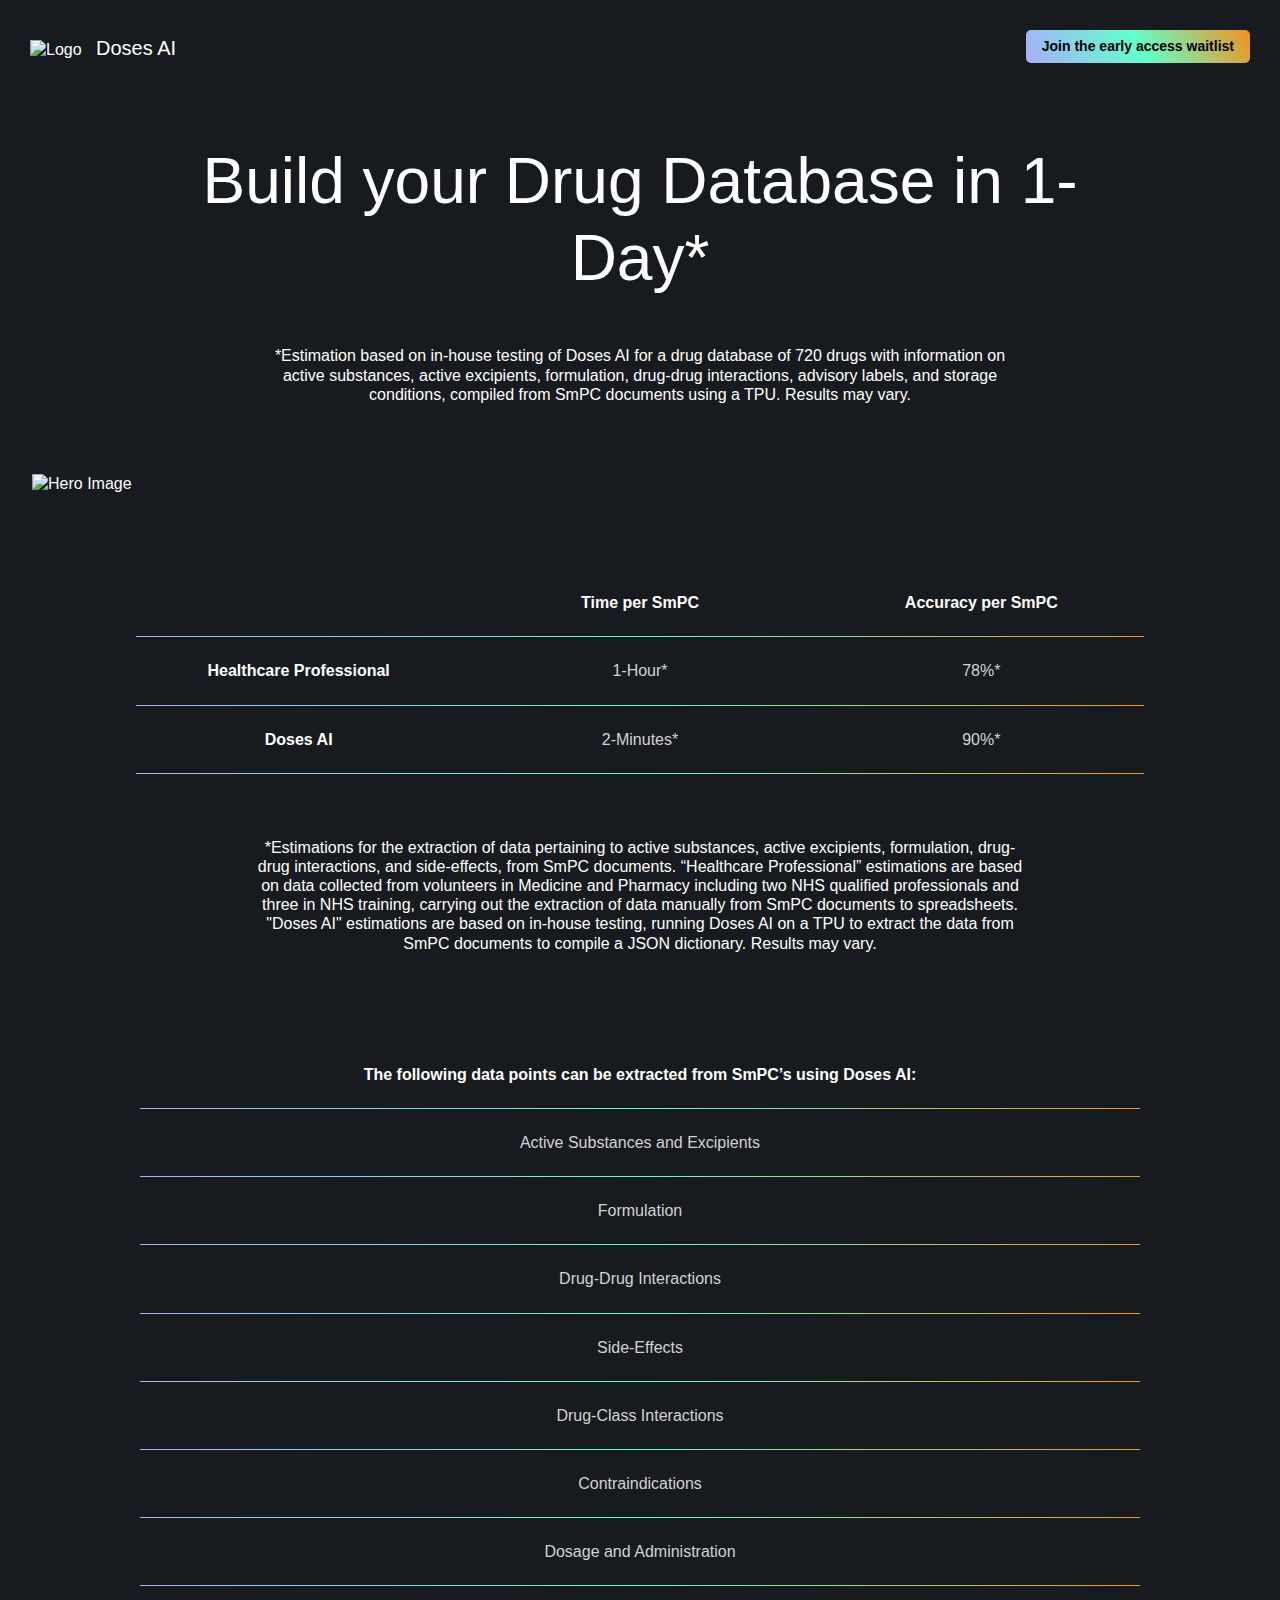
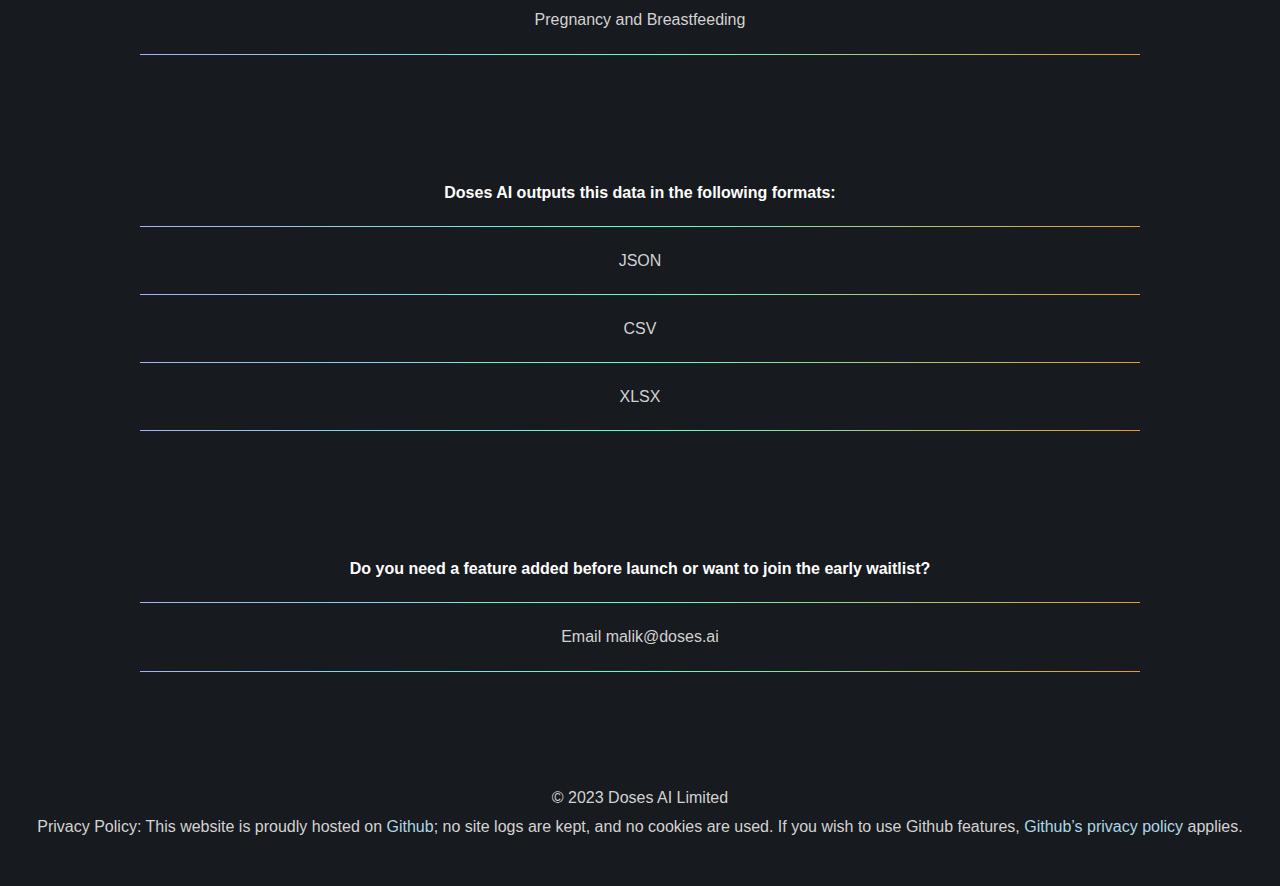
==== index.html @ 5fccefbd "Update index.html" ====
<!DOCTYPE html>
<html lang="en">
<head>
	<link rel="apple-touch-icon" sizes="57x57" href="/apple-icon-57x57.png">
	<link rel="apple-touch-icon" sizes="60x60" href="/apple-icon-60x60.png">
	<link rel="apple-touch-icon" sizes="72x72" href="/apple-icon-72x72.png">
	<link rel="apple-touch-icon" sizes="76x76" href="/apple-icon-76x76.png">
	<link rel="apple-touch-icon" sizes="114x114" href="/apple-icon-114x114.png">
	<link rel="apple-touch-icon" sizes="120x120" href="/apple-icon-120x120.png">
	<link rel="apple-touch-icon" sizes="144x144" href="/apple-icon-144x144.png">
	<link rel="apple-touch-icon" sizes="152x152" href="/apple-icon-152x152.png">
	<link rel="apple-touch-icon" sizes="180x180" href="/apple-icon-180x180.png">
	<link rel="icon" type="image/png" sizes="192x192"  href="/android-icon-192x192.png">
	<link rel="icon" type="image/png" sizes="32x32" href="/favicon-32x32.png">
	<link rel="icon" type="image/png" sizes="96x96" href="/favicon-96x96.png">
	<link rel="icon" type="image/png" sizes="16x16" href="/favicon-16x16.png">
	<link rel="manifest" href="/manifest.json">
	<meta name="msapplication-TileColor" content="#ffffff">
	<meta name="msapplication-TileImage" content="/ms-icon-144x144.png">
	<meta name="theme-color" content="#ffffff">
	<meta charset="UTF-8">
	<title>Doses AI</title>
	<link rel="stylesheet" href="style.css">
</head>
<body>
	<div class="container" style="padding-bottom: 50px">
		<header class="header" style="padding-left: 30px; padding-right: 30px">
			<div class="logo">
				<img src="Images/Logo.png" alt="Logo" width="15">
				<a style="font-size: 20px; font-weight:500; padding-left: 10px" >Doses AI</a>
			</div>
			<a class="waitlist" href="#bottom">Join the early access waitlist</a>
		</header>
		<h1 class="title" style="padding-left: 15%; padding-right: 15%; padding-top: 20px;">Build your Drug Database in 1-Day*</h1>
		<p class="subtitle" style="padding-left: 20%; padding-right: 20%; padding-top: 20px;">*Estimation based on in-house testing of Doses AI for a drug database of 720 drugs with information on active substances, active excipients, formulation, drug-drug interactions, advisory labels, and storage conditions, compiled from SmPC documents using a TPU. Results may vary.</p>
		<img src="Images/SoftwareDemo@2x.png" style="padding-top: 20px;" alt="Hero Image" class="hero-image">
	</div>
	<div class="container" style="padding-top: 50px">

		<table style="width: 80%">
			<tr>
				<td style="font-weight: 900; width: 33.33333%"></td>
				<td style="font-weight: 900; width: 33.33333%">Time per SmPC</td>
				<td style="font-weight: 900; width: 33.33333%">Accuracy per SmPC</td>
			  </tr>
			
		</table>
		

		<ul class="seperator2">
			<li ></li>
			<li ></li>
		</ul>


		<table style="width: 80%;">
			<tr style="font-weight: 900;">
				<td style="font-weight: 900; width: 33.33333%">Healthcare Professional</td>
				<td style="font-weight: 200; width: 33.33333%; color: lightgray">1-Hour*</td>
				<td style="font-weight: 200; width: 33.33333%; color: lightgray">78%*</td>
			  </tr>
			
		</table>

		<ul class="seperator2">
			<li ></li>
			<li ></li>
		</ul>

		<table style="width: 80%;">
			<tr style="font-weight: 900;">
			<td style="font-weight: 900; width: 33.33333%">Doses AI</td>
			<td style="font-weight: 200; width: 33.33333%; color: lightgray">2-Minutes*</td>
			<td style="font-weight: 200; width: 33.33333%; color: lightgray">90%*</td>
			  </tr>
			
		</table>
		<ul class="seperator2">
			<li ></li>
			<li ></li>
		</ul>

		<p class="subtitle" style="padding-left: 20%;padding-right: 20%;padding-top: 40px;">*Estimations for the extraction of data pertaining to active substances, active excipients, formulation, drug-drug interactions, and side-effects, from SmPC documents. “Healthcare Professional” estimations are based on data collected from volunteers in Medicine and Pharmacy including two NHS qualified professionals and three in NHS training, carrying out the extraction of data manually from SmPC documents to spreadsheets. "Doses AI" estimations are based on in-house testing, running Doses AI on a TPU to extract the data from SmPC documents to compile a JSON dictionary. Results may vary.</p>
		

	</div>

	<div class="container" style="padding-top: 50px">

		<ul class="seperator">
			<li style="font-weight: 900;">The following data points can be extracted from SmPC’s using Doses AI:</li>
			<li style="font-weight: 100; color: lightgray">Active Substances and Excipients</li>
			<li style="font-weight: 100; color: lightgray">Formulation</li>
			<li style="font-weight: 100; color: lightgray">Drug-Drug Interactions</li>
			<li style="font-weight: 100; color: lightgray">Side-Effects</li>
			<li style="font-weight: 100; color: lightgray">Drug-Class Interactions</li>
			<li style="font-weight: 100; color: lightgray">Contraindications</li>
			<li style="font-weight: 100; color: lightgray">Dosage and Administration</li>
			<li style="font-weight: 100; color: lightgray">Pregnancy and Breastfeeding</li>
			<li></li>
		</ul>
	</div>

	<div class="container" style="padding-top: 80px">

		<ul class="seperator">
			<li style="font-weight: 900;">Doses AI outputs this data in the following formats:</li>
			<li style="font-weight: 100; color: lightgray">JSON</li>
			<li style="font-weight: 100; color: lightgray">CSV</li>
			<li style="font-weight: 100; color: lightgray">XLSX</li>
			<li></li>
		</ul>
	</div>

	<div class="container" style="padding-top: 80px">

		<ul class="seperator">
			<li style="font-weight: 900;">Do you need a feature added before launch or want to join the early waitlist?</li>
			<li style="font-weight: 100; color: lightgray">Email malik@doses.ai</li>
			<li></li>
		</ul>
	</div>

	<div class="container" style="padding-top: 80px" id="bottom">


			<!-- <div class="mb-2" style="color: black">OpenPIL CIC is maintained by Malik Ahmed © 2023. Email: malik@openpil.org</div>
			<a style="color: black">Privacy Policy: This website is proudly hosted on </a><a href="https://github.com/" style="color: blue">Github</a><a style="color:black">; no site logs are kept, and no cookies are used. If you wish to use Github features, </a><a href="https://docs.github.com/en/github/site-policy/github-privacy-statement" style="color: blue">Github’s privacy policy</a><a style="color:black"> applies.</a> -->

		<p style="padding-bottom:10px; padding-left:20px; padding-right:20px; font-weight: 100; color: lightgray">© 2023 Doses AI Limited</p>
		<p class="subtitle" style="padding-left:30px; padding-right:30px; font-weight: 100; color: lightgray">Privacy Policy: This website is proudly hosted on </a><a href="https://github.com/" style="color: lightblue; font-weight: 100;">Github</a><a style="font-weight: 100; color: lightgray">; no site logs are kept, and no cookies are used. If you wish to use Github features, </a><a href="https://docs.github.com/en/github/site-policy/github-privacy-statement" style="color: lightblue; font-weight: 100;">Github’s privacy policy</a><a style="font-weight: 100; color: lightgray"> applies.</a>
		<!-- <p class="subtitle">Privacy Policy: This website is proudly hosted on Github; no site logs are kept, and no cookies are used. If you wish to use Github features, Github’s privacy policy applies.</p> -->
		
	</div>
</body>
</html>
---- style.css ----
/* Global Styles */
* {
	box-sizing: border-box;
	margin: 0;
	padding: 0;
}

body {
	font-family: Arial, sans-serif;
	font-size: 16px;
	line-height: 1.2;
	background-color: #171A1E;
	color: white;
}

a {
	text-decoration: none;
	color: white;
}


/* Layout Styles */
.container {
	display: flex;
	flex-direction: column;
	align-items: center;
	padding-top: 20px;
}

.header {
	display: flex;
	justify-content: space-between;
	align-items: center;
	width: 100%;
	padding: 10px;
}

.logo {
	padding-top: 3px;
}
.waitlist {
	display: inline-block;
	padding: 7px 14px;
	background: linear-gradient(60deg, #ABADFC, #61FFCC, #F5911E);
	border-radius: 5px;
	color: black;
	font-size: 14px;
	font-weight: medium;
	border: none;
	transition: all 0.2s ease-in-out;
  }
  
  .waitlist:hover {
	transform: scale(0.95);
	box-shadow: 0 0 10px rgba(0,0,0,0.2);
  }

.hero-image {
	width: 95%;
	height: auto;
	object-fit: cover;
	object-position: center top;
}

/* Table  */
table {
	border-collapse: collapse;
}

td {
	text-align: center;
}


 
/* Typography Styles */
.title {
	font-size: 4rem;
	font-weight: 500;
	text-align: center;
	margin: 50px 0;
	margin-bottom: 30px;
	/* line-height: 4rem; */
}

.subtitle {
	/* font-size: 1.2rem; */
	font-weight: 100;
	text-align: center;
	/* margin: 0 50; */
	padding-bottom: 50px;
}

.text {
	font-size: 1rem;
	font-weight: lighter;
	text-align: justify;
	margin-bottom: 30px;
}

/* List */
ul.seperator {

	text-align: center;
	list-style: none;
	padding: 0;
	width: 80%;
}

ul.seperator li {
	padding: 0.75rem;
}

ul.seperator li::after {
	content: "";
	display: block;
	border-bottom: 1px solid;
	border-image: linear-gradient(60deg, #ABADFC, #61FFCC, #F5911E);
	border-image-slice: 30;
	padding: 0.75rem;
}

ul.seperator li:last-child::after {
	display: none;
}

/* List */
ul.seperator2 {

	text-align: center;
	list-style: none;
	padding: 0;
	width: 80%;
}

ul.seperator2 li {
	padding: 0.5rem;
}

ul.seperator2 li::after {
	content: "";
	display: block;
	border-bottom: 1px solid;
	border-image: linear-gradient(60deg, #ABADFC, #61FFCC, #F5911E);
	border-image-slice: 30;
	padding: 0.5rem;
}

ul.seperator2 li:last-child::after {
	display: none;
}


  
  
  

/* Responsive Styles */
@media (max-width: 768px) {
	/* .hero-image {
		height: 50vh;
	} */
	.title {
		font-size: 3rem;
		margin: 30px 0;
	}
	.subtitle {
		font-size: 1rem;
		/* margin-bottom: 30px; */
	}
	.text {
		font-size: 0.8rem;
	}
}

@media (max-width: 480px) {
	/* .hero-image {
		height: 40vh;
	} */
	.title {
		font-size: 2rem;
		margin: 20px 0;
	}
	.subtitle {
		font-size: 0.8rem;
		/* margin-bottom: 20px; */
	}
	.text {
		font-size: 0.6rem;
	}
}


html { 
	scroll-behavior: smooth;
}

.waitlist {
	display: block;
	padding: 0.5rem 1rem;
	color: black;
	font-weight: 600;
	text-decoration: none;
	transition: color 0.15s ease-in-out, background-color 0.15s ease-in-out, border-color 0.15s ease-in-out;
  }
  @media (prefers-reduced-motion: reduce) {
	.waitlist {
	  transition: none;
	}
  }
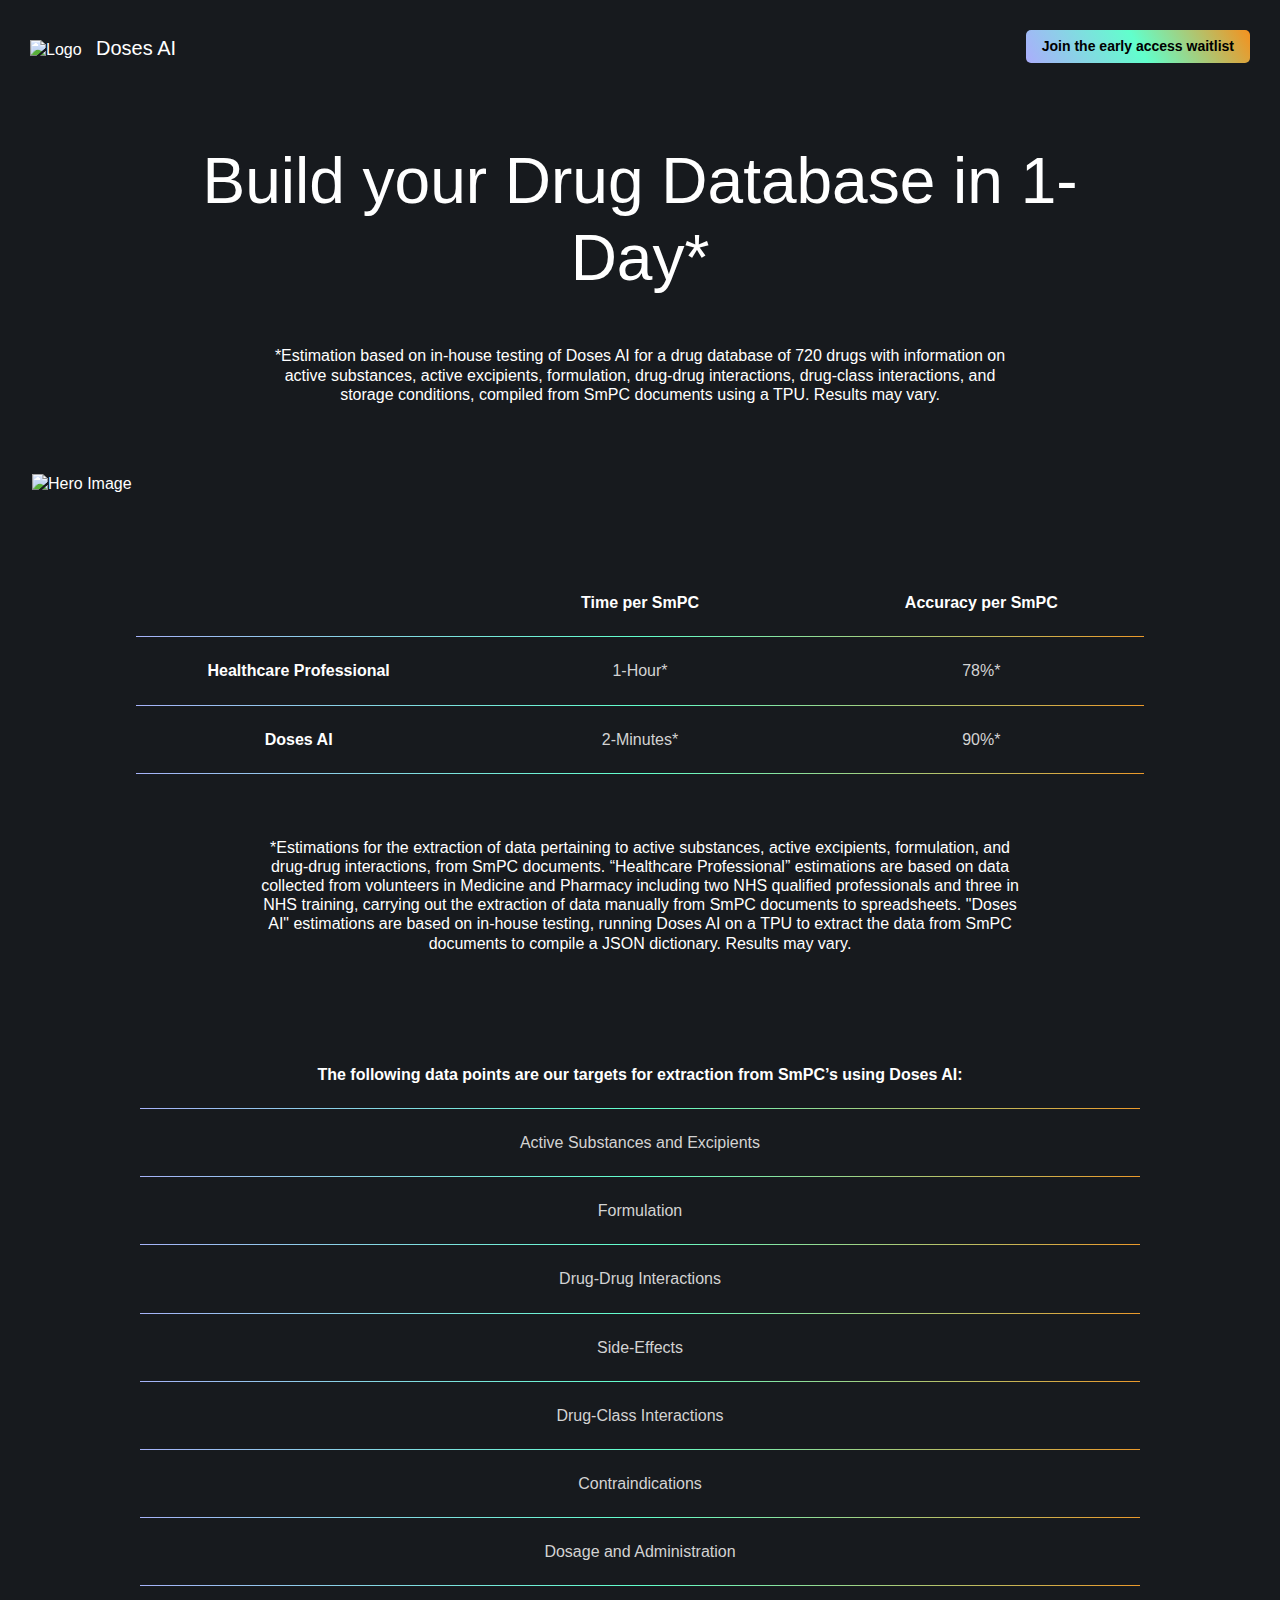
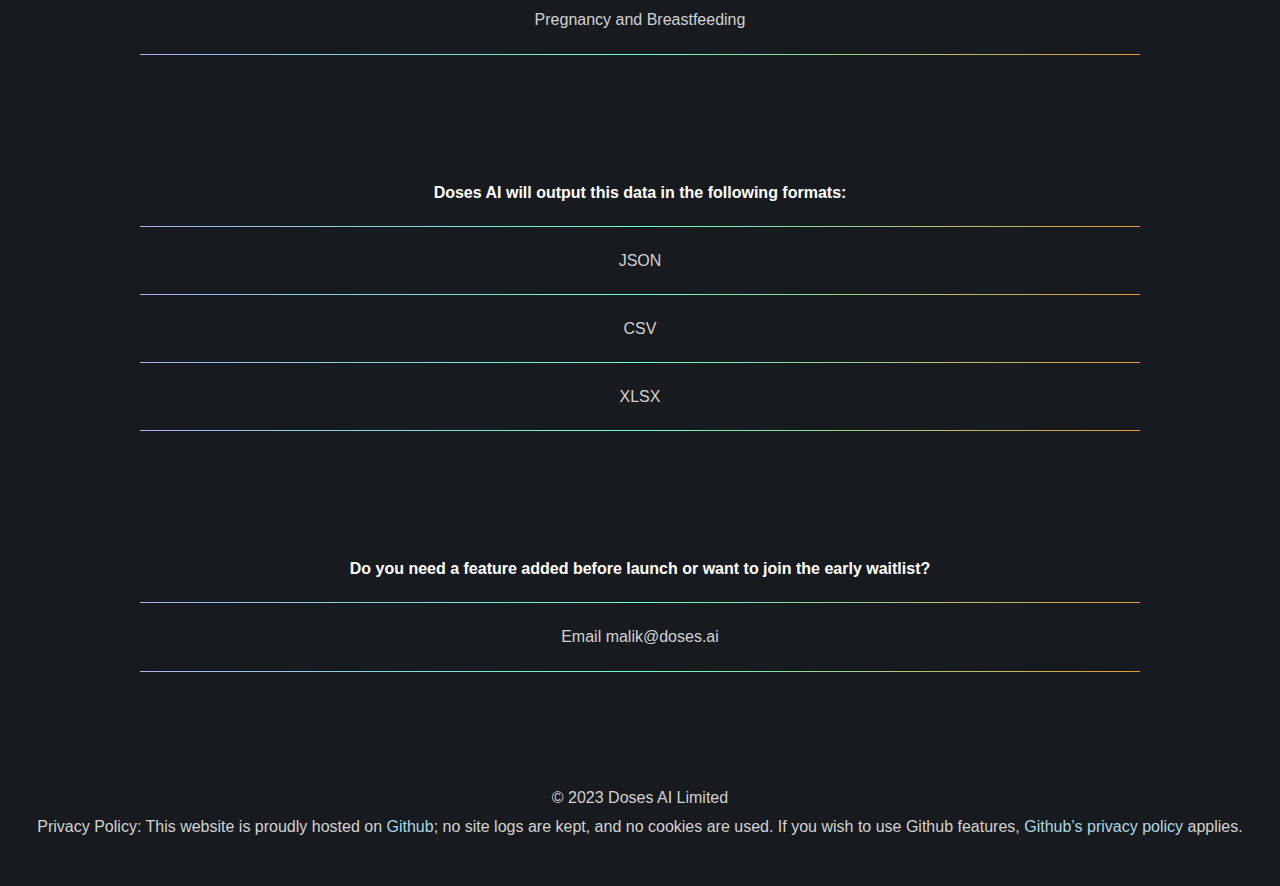
==== commit 0b6c4059: "Update index.html" ====
--- a/index.html
+++ b/index.html
@@ -32,7 +32,7 @@
 			<a class="waitlist" href="#bottom">Join the early access waitlist</a>
 		</header>
 		<h1 class="title" style="padding-left: 15%; padding-right: 15%; padding-top: 20px;">Build your Drug Database in 1-Day*</h1>
-		<p class="subtitle" style="padding-left: 20%; padding-right: 20%; padding-top: 20px;">*Estimation based on in-house testing of Doses AI for a drug database of 720 drugs with information on active substances, active excipients, formulation, drug-drug interactions, advisory labels, and storage conditions, compiled from SmPC documents using a TPU. Results may vary.</p>
+		<p class="subtitle" style="padding-left: 20%; padding-right: 20%; padding-top: 20px;">*Estimation based on in-house testing of Doses AI for a drug database of 720 drugs with information on active substances, active excipients, formulation, drug-drug interactions, drug-class interactions, and storage conditions, compiled from SmPC documents using a TPU. Results may vary.</p>
 		<img src="Images/SoftwareDemo@2x.png" style="padding-top: 20px;" alt="Hero Image" class="hero-image">
 	</div>
 	<div class="container" style="padding-top: 50px">
@@ -80,7 +80,7 @@
 			<li ></li>
 		</ul>
 
-		<p class="subtitle" style="padding-left: 20%;padding-right: 20%;padding-top: 40px;">*Estimations for the extraction of data pertaining to active substances, active excipients, formulation, drug-drug interactions, and side-effects, from SmPC documents. “Healthcare Professional” estimations are based on data collected from volunteers in Medicine and Pharmacy including two NHS qualified professionals and three in NHS training, carrying out the extraction of data manually from SmPC documents to spreadsheets. "Doses AI" estimations are based on in-house testing, running Doses AI on a TPU to extract the data from SmPC documents to compile a JSON dictionary. Results may vary.</p>
+		<p class="subtitle" style="padding-left: 20%;padding-right: 20%;padding-top: 40px;">*Estimations for the extraction of data pertaining to active substances, active excipients, formulation, and drug-drug interactions, from SmPC documents. “Healthcare Professional” estimations are based on data collected from volunteers in Medicine and Pharmacy including two NHS qualified professionals and three in NHS training, carrying out the extraction of data manually from SmPC documents to spreadsheets. "Doses AI" estimations are based on in-house testing, running Doses AI on a TPU to extract the data from SmPC documents to compile a JSON dictionary. Results may vary.</p>
 		
 
 	</div>
@@ -88,7 +88,7 @@
 	<div class="container" style="padding-top: 50px">
 
 		<ul class="seperator">
-			<li style="font-weight: 900;">The following data points can be extracted from SmPC’s using Doses AI:</li>
+			<li style="font-weight: 900;">The following data points are our targets for extraction from SmPC’s using Doses AI:</li>
 			<li style="font-weight: 100; color: lightgray">Active Substances and Excipients</li>
 			<li style="font-weight: 100; color: lightgray">Formulation</li>
 			<li style="font-weight: 100; color: lightgray">Drug-Drug Interactions</li>
@@ -104,7 +104,7 @@
 	<div class="container" style="padding-top: 80px">
 
 		<ul class="seperator">
-			<li style="font-weight: 900;">Doses AI outputs this data in the following formats:</li>
+			<li style="font-weight: 900;">Doses AI will output this data in the following formats:</li>
 			<li style="font-weight: 100; color: lightgray">JSON</li>
 			<li style="font-weight: 100; color: lightgray">CSV</li>
 			<li style="font-weight: 100; color: lightgray">XLSX</li>
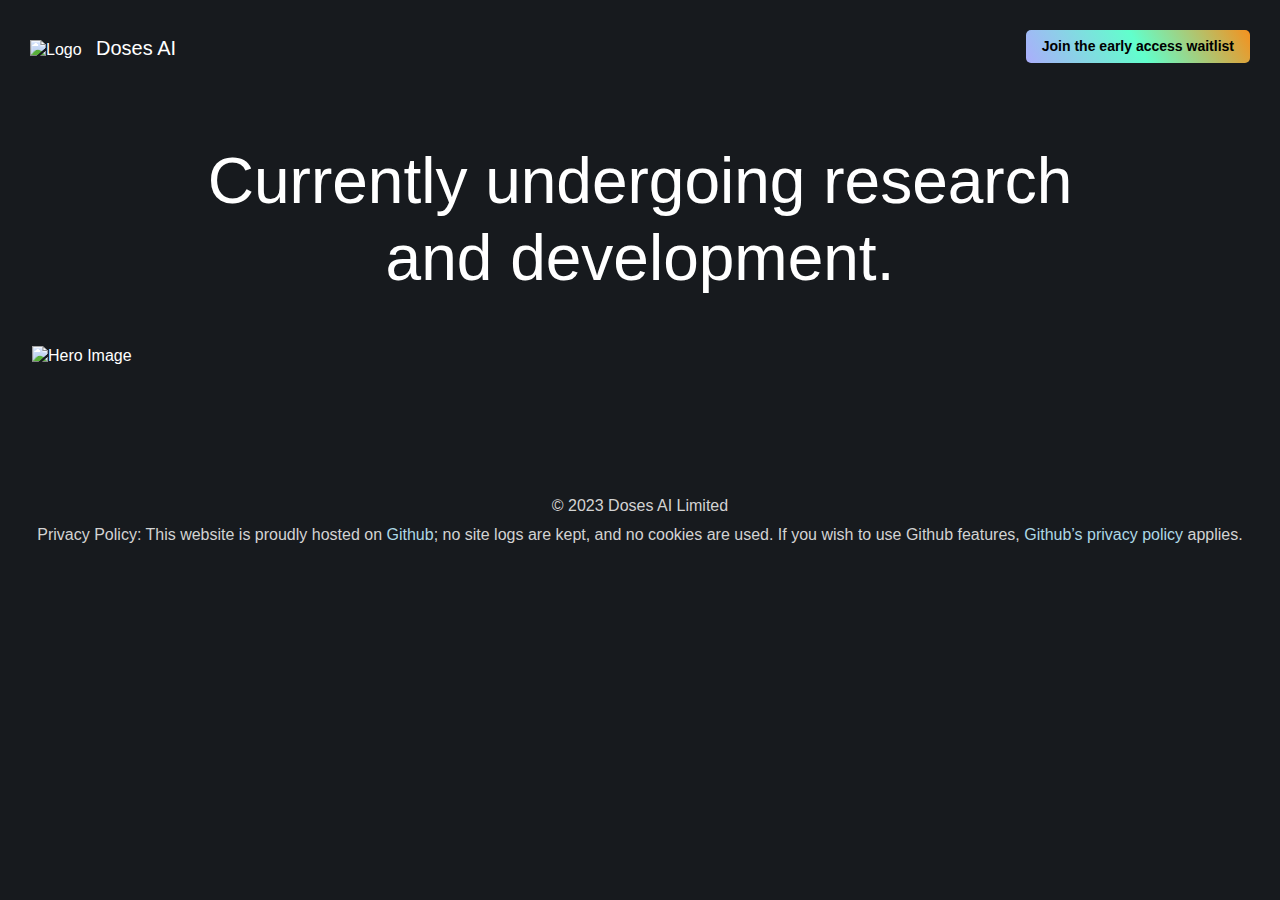
==== commit 54ff03b5: "Update index.html" ====
--- a/index.html
+++ b/index.html
@@ -31,95 +31,11 @@
 			</div>
 			<a class="waitlist" href="#bottom">Join the early access waitlist</a>
 		</header>
-		<h1 class="title" style="padding-left: 15%; padding-right: 15%; padding-top: 20px;">Build your Drug Database in 1-Day*</h1>
-		<p class="subtitle" style="padding-left: 20%; padding-right: 20%; padding-top: 20px;">*Estimation based on in-house testing of Doses AI for a drug database of 720 drugs with information on active substances, active excipients, formulation, drug-drug interactions, drug-class interactions, and storage conditions, compiled from SmPC documents using a TPU. Results may vary.</p>
+		<h1 class="title" style="padding-left: 15%; padding-right: 15%; padding-top: 20px;">Currently undergoing research and development.</h1>
+	
 		<img src="Images/SoftwareDemo@2x.png" style="padding-top: 20px;" alt="Hero Image" class="hero-image">
 	</div>
-	<div class="container" style="padding-top: 50px">
 
-		<table style="width: 80%">
-			<tr>
-				<td style="font-weight: 900; width: 33.33333%"></td>
-				<td style="font-weight: 900; width: 33.33333%">Time per SmPC</td>
-				<td style="font-weight: 900; width: 33.33333%">Accuracy per SmPC</td>
-			  </tr>
-			
-		</table>
-		
-
-		<ul class="seperator2">
-			<li ></li>
-			<li ></li>
-		</ul>
-
-
-		<table style="width: 80%;">
-			<tr style="font-weight: 900;">
-				<td style="font-weight: 900; width: 33.33333%">Healthcare Professional</td>
-				<td style="font-weight: 200; width: 33.33333%; color: lightgray">1-Hour*</td>
-				<td style="font-weight: 200; width: 33.33333%; color: lightgray">78%*</td>
-			  </tr>
-			
-		</table>
-
-		<ul class="seperator2">
-			<li ></li>
-			<li ></li>
-		</ul>
-
-		<table style="width: 80%;">
-			<tr style="font-weight: 900;">
-			<td style="font-weight: 900; width: 33.33333%">Doses AI</td>
-			<td style="font-weight: 200; width: 33.33333%; color: lightgray">2-Minutes*</td>
-			<td style="font-weight: 200; width: 33.33333%; color: lightgray">90%*</td>
-			  </tr>
-			
-		</table>
-		<ul class="seperator2">
-			<li ></li>
-			<li ></li>
-		</ul>
-
-		<p class="subtitle" style="padding-left: 20%;padding-right: 20%;padding-top: 40px;">*Estimations for the extraction of data pertaining to active substances, active excipients, formulation, and drug-drug interactions, from SmPC documents. “Healthcare Professional” estimations are based on data collected from volunteers in Medicine and Pharmacy including two NHS qualified professionals and three in NHS training, carrying out the extraction of data manually from SmPC documents to spreadsheets. "Doses AI" estimations are based on in-house testing, running Doses AI on a TPU to extract the data from SmPC documents to compile a JSON dictionary. Results may vary.</p>
-		
-
-	</div>
-
-	<div class="container" style="padding-top: 50px">
-
-		<ul class="seperator">
-			<li style="font-weight: 900;">The following data points are our targets for extraction from SmPC’s using Doses AI:</li>
-			<li style="font-weight: 100; color: lightgray">Active Substances and Excipients</li>
-			<li style="font-weight: 100; color: lightgray">Formulation</li>
-			<li style="font-weight: 100; color: lightgray">Drug-Drug Interactions</li>
-			<li style="font-weight: 100; color: lightgray">Side-Effects</li>
-			<li style="font-weight: 100; color: lightgray">Drug-Class Interactions</li>
-			<li style="font-weight: 100; color: lightgray">Contraindications</li>
-			<li style="font-weight: 100; color: lightgray">Dosage and Administration</li>
-			<li style="font-weight: 100; color: lightgray">Pregnancy and Breastfeeding</li>
-			<li></li>
-		</ul>
-	</div>
-
-	<div class="container" style="padding-top: 80px">
-
-		<ul class="seperator">
-			<li style="font-weight: 900;">Doses AI will output this data in the following formats:</li>
-			<li style="font-weight: 100; color: lightgray">JSON</li>
-			<li style="font-weight: 100; color: lightgray">CSV</li>
-			<li style="font-weight: 100; color: lightgray">XLSX</li>
-			<li></li>
-		</ul>
-	</div>
-
-	<div class="container" style="padding-top: 80px">
-
-		<ul class="seperator">
-			<li style="font-weight: 900;">Do you need a feature added before launch or want to join the early waitlist?</li>
-			<li style="font-weight: 100; color: lightgray">Email malik@doses.ai</li>
-			<li></li>
-		</ul>
-	</div>
 
 	<div class="container" style="padding-top: 80px" id="bottom">
 
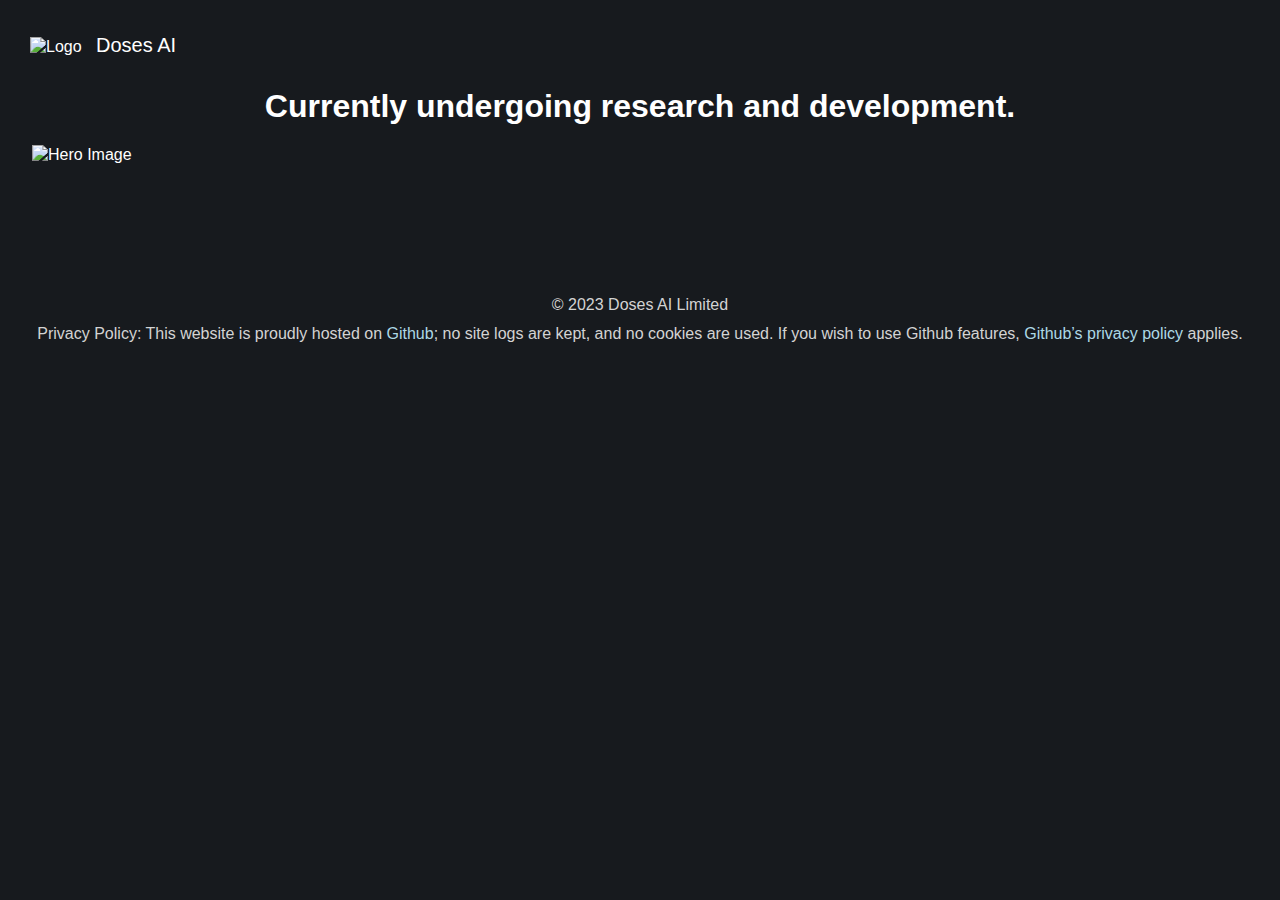
==== commit 36752432: "Update index.html" ====
--- a/index.html
+++ b/index.html
@@ -29,9 +29,9 @@
 				<img src="Images/Logo.png" alt="Logo" width="15">
 				<a style="font-size: 20px; font-weight:500; padding-left: 10px" >Doses AI</a>
 			</div>
-			<a class="waitlist" href="#bottom">Join the early access waitlist</a>
+			
 		</header>
-		<h1 class="title" style="padding-left: 15%; padding-right: 15%; padding-top: 20px;">Currently undergoing research and development.</h1>
+		<h1 style="padding-left: 15%; padding-right: 15%; padding-top: 20px;">Currently undergoing research and development.</h1>
 	
 		<img src="Images/SoftwareDemo@2x.png" style="padding-top: 20px;" alt="Hero Image" class="hero-image">
 	</div>
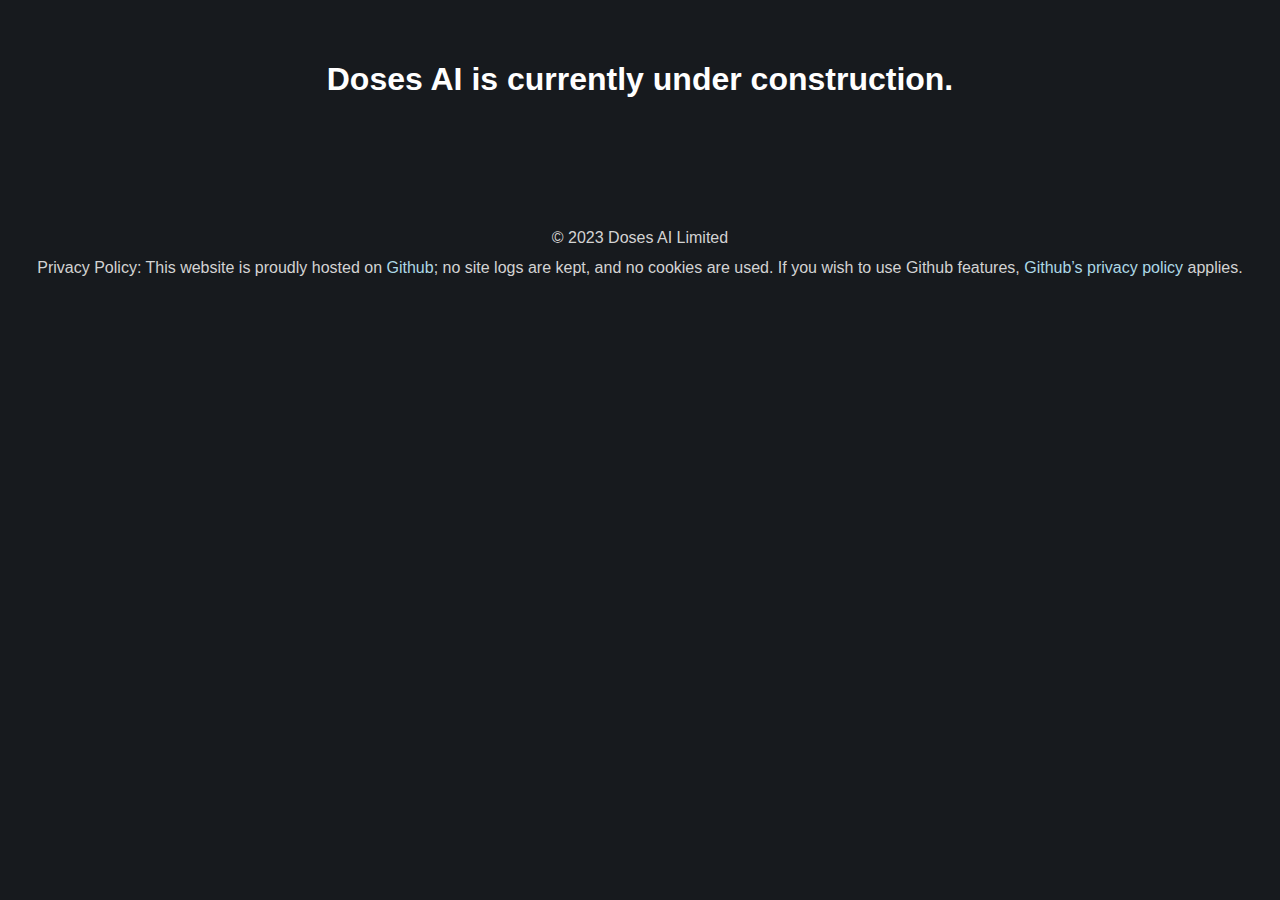
==== commit 2b8603f8: "Update index.html" ====
--- a/index.html
+++ b/index.html
@@ -25,15 +25,12 @@
 <body>
 	<div class="container" style="padding-bottom: 50px">
 		<header class="header" style="padding-left: 30px; padding-right: 30px">
-			<div class="logo">
-				<img src="Images/Logo.png" alt="Logo" width="15">
-				<a style="font-size: 20px; font-weight:500; padding-left: 10px" >Doses AI</a>
-			</div>
+			
 			
 		</header>
-		<h1 style="padding-left: 15%; padding-right: 15%; padding-top: 20px;">Currently undergoing research and development.</h1>
+		<h1 style="padding-left: 15%; padding-right: 15%; padding-top: 20px;">Doses AI is currently under construction.</h1>
 	
-		<img src="Images/SoftwareDemo@2x.png" style="padding-top: 20px;" alt="Hero Image" class="hero-image">
+		
 	</div>
 
 
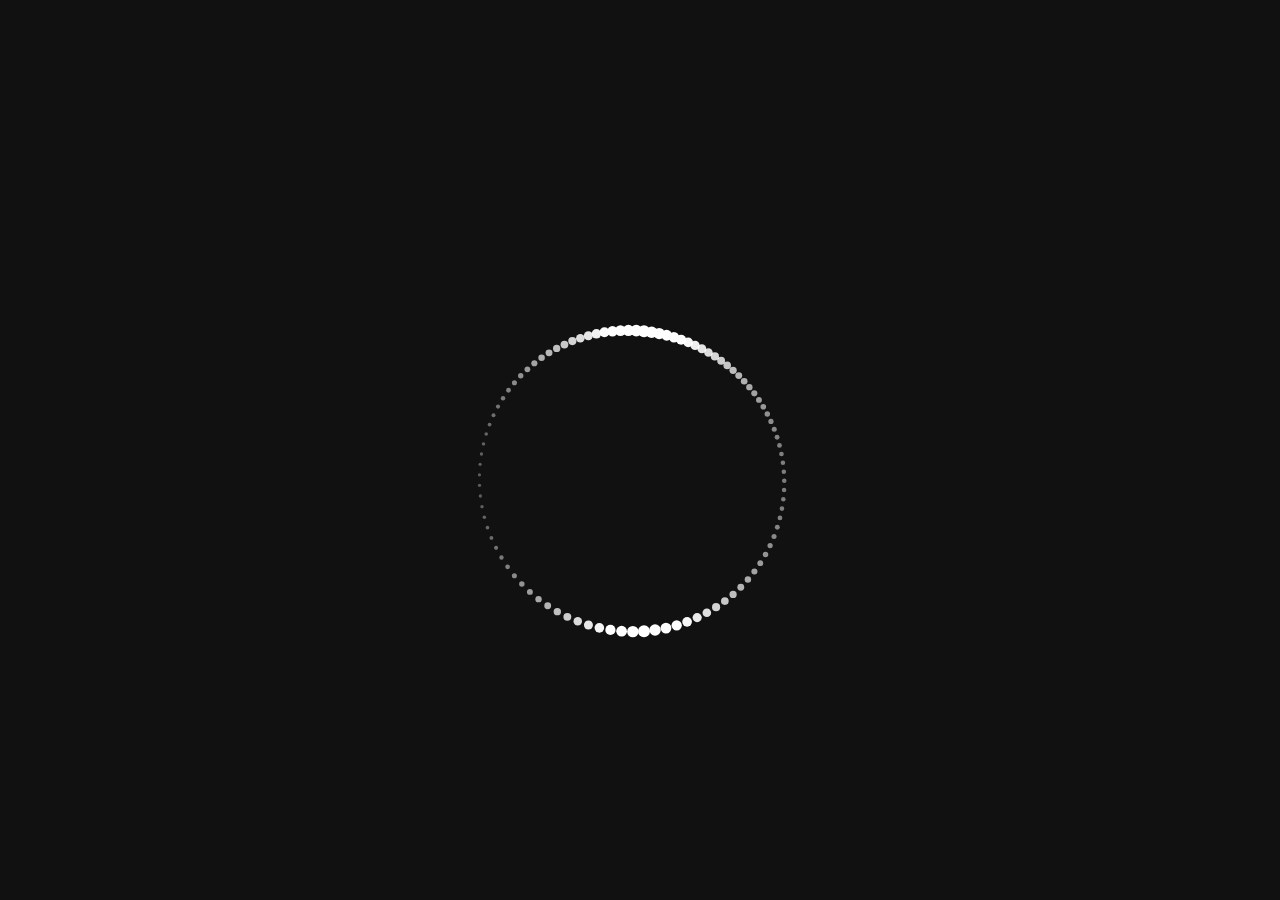
==== commit 82739386: "Update index.html" ====
--- a/index.html
+++ b/index.html
@@ -1,49 +1,72 @@
 <!DOCTYPE html>
 <html lang="en">
 <head>
-	<link rel="apple-touch-icon" sizes="57x57" href="/apple-icon-57x57.png">
-	<link rel="apple-touch-icon" sizes="60x60" href="/apple-icon-60x60.png">
-	<link rel="apple-touch-icon" sizes="72x72" href="/apple-icon-72x72.png">
-	<link rel="apple-touch-icon" sizes="76x76" href="/apple-icon-76x76.png">
-	<link rel="apple-touch-icon" sizes="114x114" href="/apple-icon-114x114.png">
-	<link rel="apple-touch-icon" sizes="120x120" href="/apple-icon-120x120.png">
-	<link rel="apple-touch-icon" sizes="144x144" href="/apple-icon-144x144.png">
-	<link rel="apple-touch-icon" sizes="152x152" href="/apple-icon-152x152.png">
-	<link rel="apple-touch-icon" sizes="180x180" href="/apple-icon-180x180.png">
-	<link rel="icon" type="image/png" sizes="192x192"  href="/android-icon-192x192.png">
-	<link rel="icon" type="image/png" sizes="32x32" href="/favicon-32x32.png">
-	<link rel="icon" type="image/png" sizes="96x96" href="/favicon-96x96.png">
-	<link rel="icon" type="image/png" sizes="16x16" href="/favicon-16x16.png">
-	<link rel="manifest" href="/manifest.json">
-	<meta name="msapplication-TileColor" content="#ffffff">
-	<meta name="msapplication-TileImage" content="/ms-icon-144x144.png">
-	<meta name="theme-color" content="#ffffff">
-	<meta charset="UTF-8">
-	<title>Doses AI</title>
-	<link rel="stylesheet" href="style.css">
+    <meta charset="UTF-8">
+    <meta name="viewport" content="width=device-width, initial-scale=1.0">
+    <title>Rotating Dots Globe Animation</title>
+    <style>
+        body {
+            display: flex;
+            justify-content: center;
+            align-items: center;
+            height: 100vh;
+            background-color: #111;
+            overflow: hidden;
+            margin: 0;
+        }
+        .globe-container {
+            position: relative;
+            width: 300px;
+            height: 300px;
+        }
+        .dot {
+            position: absolute;
+            border-radius: 50%;
+            background-color: #ffffff;
+        }
+    </style>
 </head>
 <body>
-	<div class="container" style="padding-bottom: 50px">
-		<header class="header" style="padding-left: 30px; padding-right: 30px">
-			
-			
-		</header>
-		<h1 style="padding-left: 15%; padding-right: 15%; padding-top: 20px;">Doses AI is currently under construction.</h1>
-	
-		
-	</div>
+    <div class="globe-container" id="globe"></div>
 
+    <script>
+        const globeContainer = document.getElementById('globe');
+        const NUM_DOTS = 100;
+        const RADIUS = 150;
 
-	<div class="container" style="padding-top: 80px" id="bottom">
+        function createDots() {
+            for (let i = 0; i < NUM_DOTS; i++) {
+                const dot = document.createElement('div');
+                dot.className = 'dot';
+                dot.style.width = '8px';
+                dot.style.height = '8px';
+                globeContainer.appendChild(dot);
+            }
+        }
 
+        function updateDots() {
+            const dots = document.querySelectorAll('.dot');
+            const time = Date.now() * 0.002;
 
-			<!-- <div class="mb-2" style="color: black">OpenPIL CIC is maintained by Malik Ahmed © 2023. Email: malik@openpil.org</div>
-			<a style="color: black">Privacy Policy: This website is proudly hosted on </a><a href="https://github.com/" style="color: blue">Github</a><a style="color:black">; no site logs are kept, and no cookies are used. If you wish to use Github features, </a><a href="https://docs.github.com/en/github/site-policy/github-privacy-statement" style="color: blue">Github’s privacy policy</a><a style="color:black"> applies.</a> -->
+            dots.forEach((dot, index) => {
+                const angle = (index / NUM_DOTS) * Math.PI * 2;
+                const offset = Math.sin(time + angle) * RADIUS * 0.2;
+                const x = Math.cos(angle) * (RADIUS + offset);
+                const y = Math.sin(angle) * (RADIUS + offset);
+                const scale = 1.5 - (Math.abs(x) / RADIUS);
 
-		<p style="padding-bottom:10px; padding-left:20px; padding-right:20px; font-weight: 100; color: lightgray">© 2023 Doses AI Limited</p>
-		<p class="subtitle" style="padding-left:30px; padding-right:30px; font-weight: 100; color: lightgray">Privacy Policy: This website is proudly hosted on </a><a href="https://github.com/" style="color: lightblue; font-weight: 100;">Github</a><a style="font-weight: 100; color: lightgray">; no site logs are kept, and no cookies are used. If you wish to use Github features, </a><a href="https://docs.github.com/en/github/site-policy/github-privacy-statement" style="color: lightblue; font-weight: 100;">Github’s privacy policy</a><a style="font-weight: 100; color: lightgray"> applies.</a>
-		<!-- <p class="subtitle">Privacy Policy: This website is proudly hosted on Github; no site logs are kept, and no cookies are used. If you wish to use Github features, Github’s privacy policy applies.</p> -->
-		
-	</div>
+                dot.style.transform = `translate(${x + RADIUS}px, ${y + RADIUS}px) scale(${scale})`;
+                dot.style.opacity = scale * 0.8;
+            });
+        }
+
+        function animate() {
+            updateDots();
+            requestAnimationFrame(animate);
+        }
+
+        createDots();
+        animate();
+    </script>
 </body>
 </html>
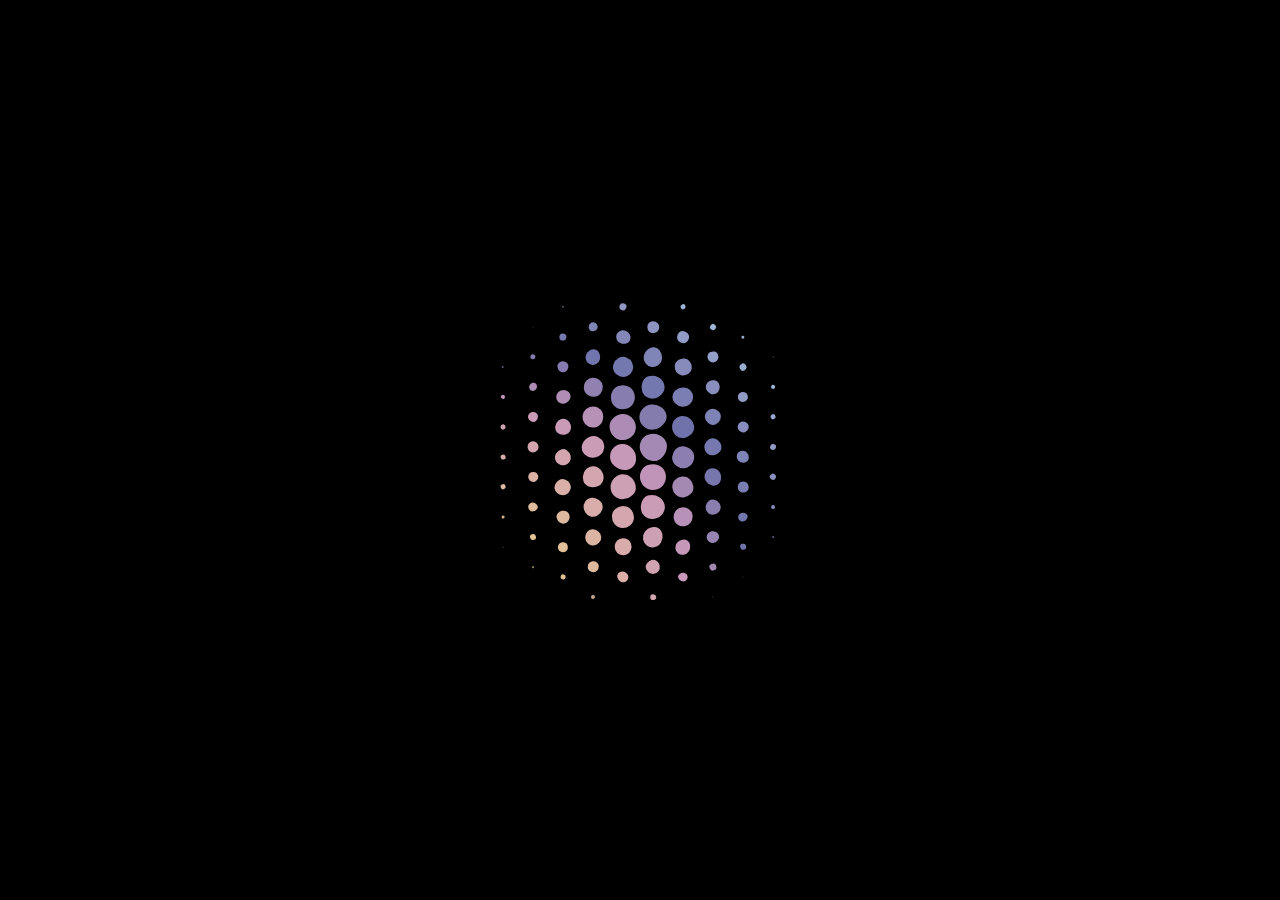
==== commit a2d4bbb5: "Update index.html" ====
--- a/index.html
+++ b/index.html
@@ -1,72 +1,205 @@
 <!DOCTYPE html>
-<html lang="en">
+<html>
 <head>
-    <meta charset="UTF-8">
-    <meta name="viewport" content="width=device-width, initial-scale=1.0">
-    <title>Rotating Dots Globe Animation</title>
-    <style>
-        body {
-            display: flex;
-            justify-content: center;
-            align-items: center;
-            height: 100vh;
-            background-color: #111;
-            overflow: hidden;
-            margin: 0;
-        }
-        .globe-container {
-            position: relative;
-            width: 300px;
-            height: 300px;
-        }
-        .dot {
-            position: absolute;
-            border-radius: 50%;
-            background-color: #ffffff;
-        }
-    </style>
+  <style>
+    * {
+      margin: 0;
+      padding: 0;
+      box-sizing: border-box;
+    }
+
+    body {
+      background: #000000;
+      min-height: 100vh;
+      display: flex;
+      justify-content: center;
+      align-items: center;
+      font-family: system-ui, -apple-system, sans-serif;
+      position: relative;
+    }
+
+    .header {
+      position: absolute;
+      top: 20px;
+      left: 20px;
+      color: white;
+      font-size: 14px;
+      line-height: 1.5;
+    }
+    
+    .container {
+      display: flex;
+      justify-content: center;
+      align-items: center;
+      height: 400px;
+    }
+    
+    .circle {
+      width: 300px;
+      height: 300px;
+      position: relative;
+      overflow: hidden;
+    }
+    
+    .dot {
+      position: absolute;
+      transform: translate(-50%, -50%);
+      transition: opacity 0.2s ease-in-out;
+      opacity: 0;
+    }
+
+    .dot.visible {
+      opacity: 1;
+    }
+  </style>
 </head>
 <body>
-    <div class="globe-container" id="globe"></div>
-
-    <script>
-        const globeContainer = document.getElementById('globe');
-        const NUM_DOTS = 100;
-        const RADIUS = 150;
-
-        function createDots() {
-            for (let i = 0; i < NUM_DOTS; i++) {
-                const dot = document.createElement('div');
-                dot.className = 'dot';
-                dot.style.width = '8px';
-                dot.style.height = '8px';
-                globeContainer.appendChild(dot);
-            }
+  <div class="header"></div>
+  <div class="container">
+    <div class="circle" id="circle"></div>
+  </div>
+
+  <script>
+    const circle = document.getElementById('circle');
+    const centerX = 150;
+    const centerY = 150;
+    const radius = 150;
+    const spacing = 30;
+    const minSize = 6;
+    const maxSize = 28;
+    let offset = 0;
+
+    const blobShapes = [
+      "42% 58% 48% 52% / 44% 52% 48% 56%",
+      "52% 48% 44% 56% / 48% 46% 54% 52%",
+      "48% 52% 46% 54% / 52% 48% 52% 48%",
+      "46% 54% 50% 50% / 50% 48% 52% 50%",
+    ];
+
+    const blobProperties = {};
+
+    function interpolateColor(color1, color2, factor) {
+      const r1 = parseInt(color1.slice(1, 3), 16);
+      const g1 = parseInt(color1.slice(3, 5), 16);
+      const b1 = parseInt(color1.slice(5, 7), 16);
+      
+      const r2 = parseInt(color2.slice(1, 3), 16);
+      const g2 = parseInt(color2.slice(3, 5), 16);
+      const b2 = parseInt(color2.slice(5, 7), 16);
+      
+      const r = Math.round(r1 + (r2 - r1) * factor);
+      const g = Math.round(g1 + (g2 - g1) * factor);
+      const b = Math.round(b1 + (b2 - b1) * factor);
+      
+      return `#${r.toString(16).padStart(2, '0')}${g.toString(16).padStart(2, '0')}${b.toString(16).padStart(2, '0')}`;
+    }
+
+    function getColor(x, y) {
+      const dx = x;
+      const dy = 300 - y;
+      const distanceFromCorner = Math.sqrt(dx * dx + dy * dy);
+      
+      const colors = [
+        '#E3C394', // Beige
+        '#D9ADAA', // Pink
+        '#C697B9', // Mauve
+        '#6F73AB', // Navy
+        '#8F95C2', // Purple
+        '#A9D0E8'  // Light blue
+      ];
+      
+      const zones = [80, 140, 200, 260, 320, 380];
+      
+      for (let i = 0; i < zones.length; i++) {
+        if (distanceFromCorner < zones[i]) {
+          if (i === 0) return colors[0];
+          
+          const startDist = i === 0 ? 0 : zones[i-1];
+          const endDist = zones[i];
+          const factor = (distanceFromCorner - startDist) / (endDist - startDist);
+          
+          return interpolateColor(colors[i-1], colors[i], factor);
         }
-
-        function updateDots() {
-            const dots = document.querySelectorAll('.dot');
-            const time = Date.now() * 0.002;
-
-            dots.forEach((dot, index) => {
-                const angle = (index / NUM_DOTS) * Math.PI * 2;
-                const offset = Math.sin(time + angle) * RADIUS * 0.2;
-                const x = Math.cos(angle) * (RADIUS + offset);
-                const y = Math.sin(angle) * (RADIUS + offset);
-                const scale = 1.5 - (Math.abs(x) / RADIUS);
-
-                dot.style.transform = `translate(${x + RADIUS}px, ${y + RADIUS}px) scale(${scale})`;
-                dot.style.opacity = scale * 0.8;
-            });
+      }
+      
+      return colors[colors.length - 1];
+    }
+
+    function getBlobProperties(x, y) {
+      const key = `${x},${y}`;
+      if (!blobProperties[key]) {
+        blobProperties[key] = {
+          shape: blobShapes[Math.floor(Math.random() * blobShapes.length)],
+          rotation: Math.random() * 360
+        };
+      }
+      return blobProperties[key];
+    }
+
+    function createDot(x, y) {
+      const columnOffset = Math.floor(x / spacing) % 2 === 0 ? spacing/3 : -spacing/3;
+      const offsetX = x + offset;
+      const offsetY = y + columnOffset - offset;
+      
+      const dx = offsetX - centerX;
+      const dy = offsetY - centerY;
+      const distance = Math.sqrt(dx * dx + dy * dy);
+      
+      if (distance <= radius + spacing) {
+        const distanceRatio = distance / radius;
+        const dot = document.createElement('div');
+        dot.className = 'dot';
+        
+        const xRatio = Math.abs(dx) / radius;
+        const baseSize = maxSize - (distanceRatio * distanceRatio * (maxSize - minSize));
+        const scale = 1 - (xRatio * 0.5);
+        const size = baseSize * scale;
+        
+        const properties = getBlobProperties(
+          Math.floor(x / spacing) * spacing,
+          Math.floor(y / spacing) * spacing
+        );
+        
+        dot.style.left = offsetX + 'px';
+        dot.style.top = offsetY + 'px';
+        dot.style.width = size + 'px';
+        dot.style.height = size + 'px';
+        dot.style.borderRadius = properties.shape;
+        dot.style.transform = `translate(-50%, -50%) rotate(${properties.rotation}deg)`;
+        
+        dot.style.background = getColor(offsetX, offsetY);
+
+        if (distance <= radius) {
+          dot.classList.add('visible');
+        } else {
+          const fadeRange = spacing;
+          const fadeDistance = distance - radius;
+          const opacity = 1 - (fadeDistance / fadeRange);
+          dot.style.opacity = opacity;
         }
-
-        function animate() {
-            updateDots();
-            requestAnimationFrame(animate);
+        
+        return dot;
+      }
+      return null;
+    }
+
+    function update() {
+      circle.innerHTML = '';
+      offset = (offset + 1) % (spacing * 2);
+      
+      for (let x = -spacing * 3; x <= 300 + spacing * 3; x += spacing) {
+        for (let y = -spacing * 3; y <= 300 + spacing * 3; y += spacing) {
+          const dot = createDot(x, y);
+          if (dot) {
+            circle.appendChild(dot);
+          }
         }
-
-        createDots();
-        animate();
-    </script>
+      }
+
+      requestAnimationFrame(update);
+    }
+
+    update();
+  </script>
 </body>
 </html>
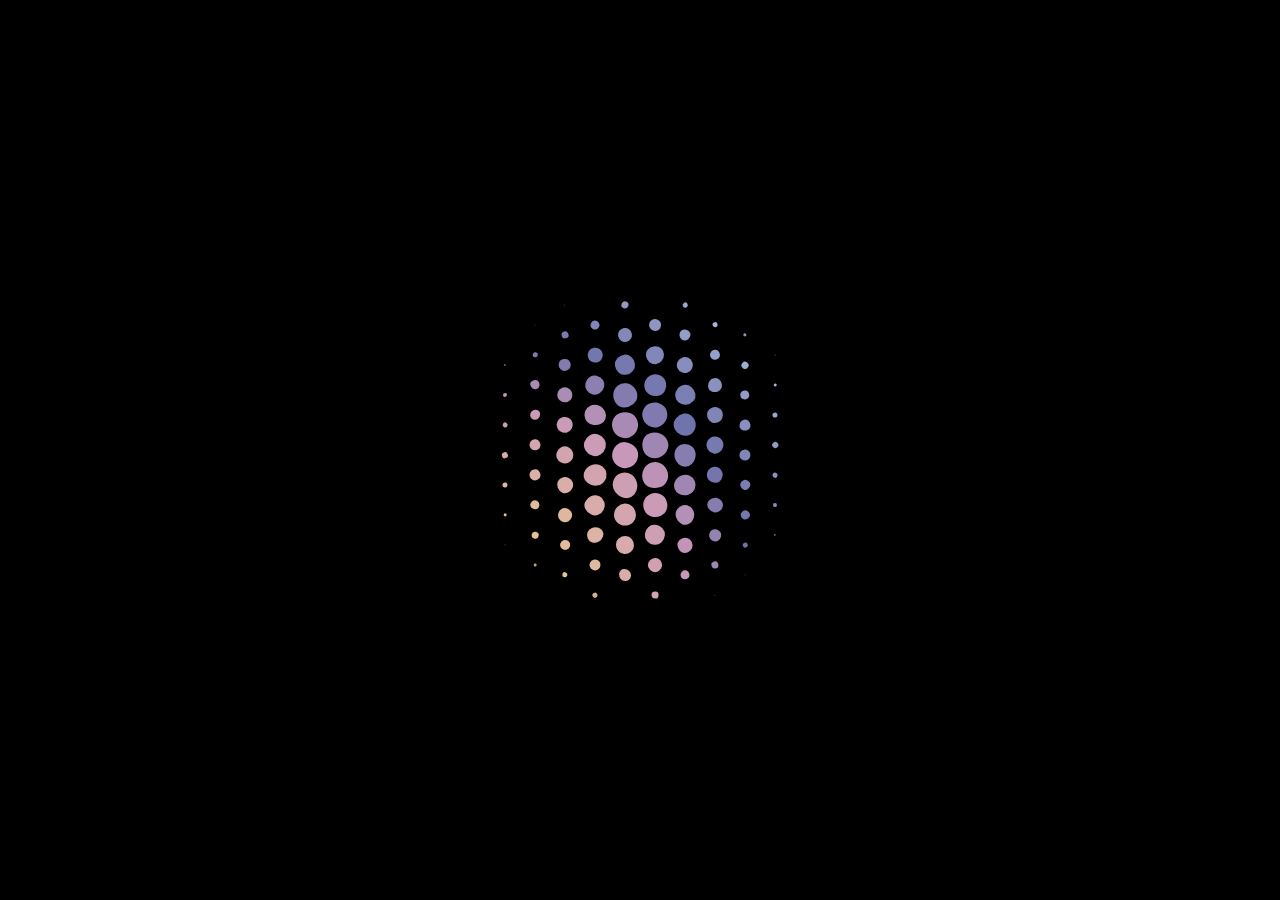
==== commit 047238bc: "Update index.html" ====
--- a/index.html
+++ b/index.html
@@ -54,7 +54,6 @@
   </style>
 </head>
 <body>
-  <div class="header"></div>
   <div class="container">
     <div class="circle" id="circle"></div>
   </div>
